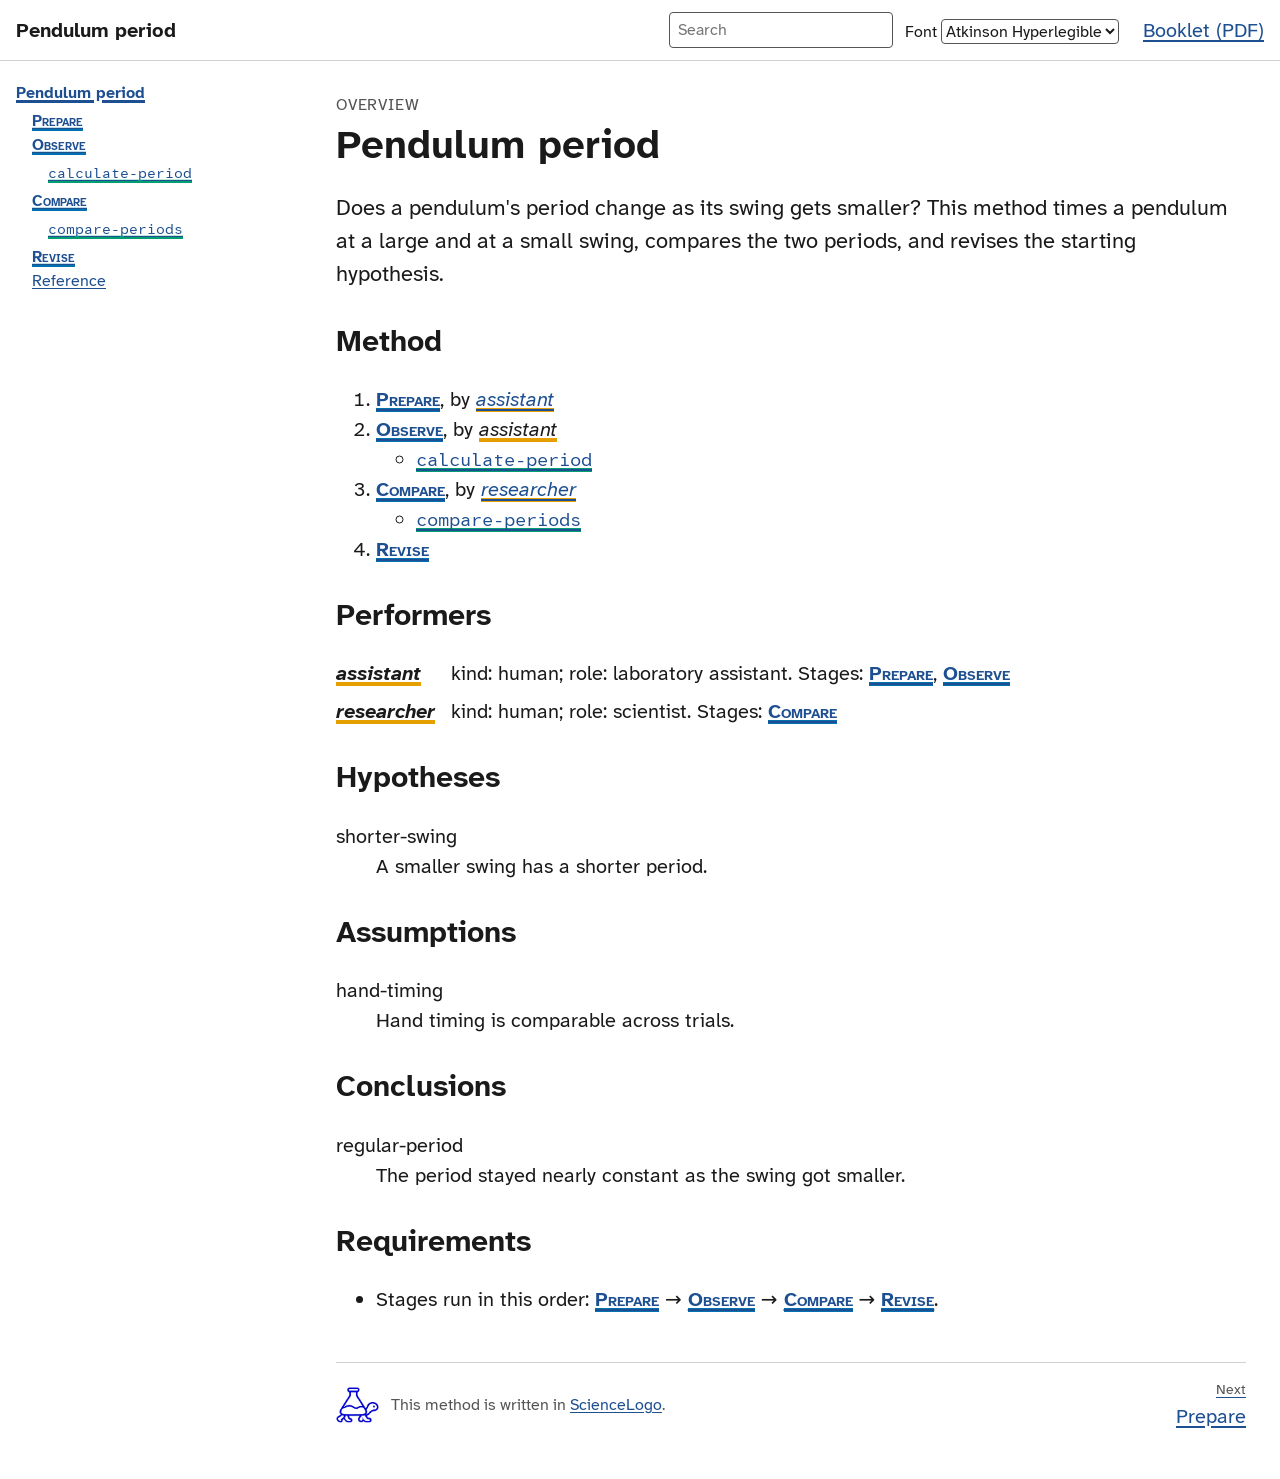
==== index.html @ 4f346023 "Publish documentation for ba343b47" ====
<!doctype html>
<html lang="en"><head><meta charset="utf-8"><meta name="viewport" content="width=device-width, initial-scale=1"><title>Pendulum period</title><link rel="icon" href="assets/favicon.svg" type="image/svg+xml"><link rel="stylesheet" href="assets/site.css"><script defer="" src="assets/search-index.js"></script><script defer="" src="assets/site.js"></script></head><body data-root=""><a class="skip" href="#main">Skip to content</a><header class="site-header"><a class="site-title" href="index.html">Pendulum period</a><div class="tools"></div><a class="booklet-link" href="booklet.pdf">Booklet (PDF)</a></header><div class="layout"><nav class="outline" aria-label="Method outline"><ul><li><a href="index.html" aria-current="page">Pendulum period</a><ul><li><a href="stages/prepare.html" class="cat-stage">Prepare</a></li><li><a href="stages/observe.html" class="cat-stage">Observe</a><ul><li><a href="procedures/calculate-period.html" class="cat-procedure"><code>calculate-period</code></a></li></ul></li><li><a href="stages/compare.html" class="cat-stage">Compare</a><ul><li><a href="procedures/compare-periods.html" class="cat-procedure"><code>compare-periods</code></a></li></ul></li><li><a href="stages/revise.html" class="cat-stage">Revise</a></li><li><a href="reference.html">Reference</a></li></ul></li></ul></nav><main id="main"><p class="kind">Overview</p><h1>Pendulum period</h1><div class="about"><p>Does a pendulum's period change as its swing gets smaller? This method times a pendulum at a large and at a small swing, compares the two periods, and revises the starting hypothesis.</p></div><section><h2>Method</h2><ol class="method-outline"><li><a href="stages/prepare.html" class="cat-stage" data-preview="Set up a pendulum of fixed length and a hand stopwatch, and decide to time ten full swings in each trial.">Prepare</a>, by <a href="index.html#performer-assistant" class="cat-performer" data-preview="kind: &quot;human&quot;, role: &quot;laboratory assistant&quot;">assistant</a></li><li><a href="stages/observe.html" class="cat-stage" data-preview="Time ten full swings at a large and at a small swing, and derive the period of each.">Observe</a>, by <span class="cat-performer">assistant</span><ul><li><a href="procedures/calculate-period.html" class="cat-procedure" data-preview="Divide the elapsed time by the number of full swings."><code>calculate-period</code></a></li></ul></li><li><a href="stages/compare.html" class="cat-stage" data-preview="Compare the two periods. A difference within the timing uncertainty does not support the starting hypothesis.">Compare</a>, by <a href="index.html#performer-researcher" class="cat-performer" data-preview="kind: &quot;human&quot;, role: &quot;scientist&quot;">researcher</a><ul><li><a href="procedures/compare-periods.html" class="cat-procedure" data-preview="Subtract the period at a small swing from the period at a large swing."><code>compare-periods</code></a></li></ul></li><li><a href="stages/revise.html" class="cat-stage" data-preview="Record that the measurements did not support the starting hypothesis, and state the new one: the period is nearly constant within the observed range.">Revise</a></li></ol></section><section><h2>Performers</h2><dl class="performers"><dt id="performer-assistant"><span class="cat-performer">assistant</span></dt><dd>kind: human; role: laboratory assistant. Stages: <a href="stages/prepare.html" class="cat-stage" data-preview="Set up a pendulum of fixed length and a hand stopwatch, and decide to time ten full swings in each trial.">Prepare</a>, <a href="stages/observe.html" class="cat-stage" data-preview="Time ten full swings at a large and at a small swing, and derive the period of each.">Observe</a></dd><dt id="performer-researcher"><span class="cat-performer">researcher</span></dt><dd>kind: human; role: scientist. Stages: <a href="stages/compare.html" class="cat-stage" data-preview="Compare the two periods. A difference within the timing uncertainty does not support the starting hypothesis.">Compare</a></dd></dl></section><section><h2>Hypotheses</h2><dl><dt id="hypothesis-shorter-swing">shorter-swing</dt><dd>A smaller swing has a shorter period.</dd></dl></section><section><h2>Assumptions</h2><dl><dt id="assumption-hand-timing">hand-timing</dt><dd>Hand timing is comparable across trials.</dd></dl></section><section><h2>Conclusions</h2><dl><dt id="conclusion-regular-period">regular-period</dt><dd>The period stayed nearly constant as the swing got smaller.</dd></dl></section><section><h2>Requirements</h2><ul><li>Stages run in this order: <a href="stages/prepare.html" class="cat-stage" data-preview="Set up a pendulum of fixed length and a hand stopwatch, and decide to time ten full swings in each trial.">Prepare</a> → <a href="stages/observe.html" class="cat-stage" data-preview="Time ten full swings at a large and at a small swing, and derive the period of each.">Observe</a> → <a href="stages/compare.html" class="cat-stage" data-preview="Compare the two periods. A difference within the timing uncertainty does not support the starting hypothesis.">Compare</a> → <a href="stages/revise.html" class="cat-stage" data-preview="Record that the measurements did not support the starting hypothesis, and state the new one: the period is nearly constant within the observed range.">Revise</a>.</li></ul></section><nav class="sequence" aria-label="Reading order"><p class="language-note"><img src="assets/sciencelogo.png" alt=""><span>This method is written in <a href="https://sciencelogo.org/">ScienceLogo</a>.</span></p><a href="stages/prepare.html" rel="next" class="next"><span class="direction">Next</span>Prepare</a></nav></main></div></body></html>
---- assets/site.css ----
:root {
  --font-text: "Atkinson Hyperlegible Next", "Atkinson Hyperlegible Next", system-ui, sans-serif;
  --font-code: "Atkinson Hyperlegible Mono", "Atkinson Hyperlegible Mono", ui-monospace, monospace;
  --background: #ffffff;
  --muted: #555555;
  --text: #1a1a1a;
  --link: #1d4f91;
  --code-background: #f4f4f4;
  --border: #d0d0d0;
  --cat-stage: #0072B2;
  --cat-performer: #E69F00;
  --cat-procedure: #009E73;
  --cat-uncertainty: #D55E00;
}
@media (prefers-color-scheme: dark) {
:root {
  --background: #121212;
  --muted: #b0b0b0;
  --text: #ececec;
  --link: #8ab4f8;
  --code-background: #1e1e1e;
  --border: #3a3a3a;
  --cat-stage: #56B4E9;
  --cat-performer: #E69F00;
  --cat-procedure: #009E73;
  --cat-uncertainty: #D55E00;
}
}
/* Standard style of the ScienceLogo Documenter website.
   Colours and fonts come from the variables set above this rule set. */

@font-face { font-family: "Atkinson Hyperlegible Next"; src: url("../fonts/atkinson-hyperlegible-next/AtkinsonHyperlegibleNext-Regular.ttf"); font-weight: 400; font-style: normal; font-display: swap; }
@font-face { font-family: "Atkinson Hyperlegible Next"; src: url("../fonts/atkinson-hyperlegible-next/AtkinsonHyperlegibleNext-Italic.ttf"); font-weight: 400; font-style: italic; font-display: swap; }
@font-face { font-family: "Atkinson Hyperlegible Next"; src: url("../fonts/atkinson-hyperlegible-next/AtkinsonHyperlegibleNext-Bold.ttf"); font-weight: 700; font-style: normal; font-display: swap; }
@font-face { font-family: "Atkinson Hyperlegible Next"; src: url("../fonts/atkinson-hyperlegible-next/AtkinsonHyperlegibleNext-BoldItalic.ttf"); font-weight: 700; font-style: italic; font-display: swap; }
@font-face { font-family: "Atkinson Hyperlegible Mono"; src: url("../fonts/atkinson-hyperlegible-mono/AtkinsonHyperlegibleMono-Regular.ttf"); font-weight: 400; font-style: normal; font-display: swap; }
@font-face { font-family: "Atkinson Hyperlegible Mono"; src: url("../fonts/atkinson-hyperlegible-mono/AtkinsonHyperlegibleMono-Italic.ttf"); font-weight: 400; font-style: italic; font-display: swap; }
@font-face { font-family: "Atkinson Hyperlegible Mono"; src: url("../fonts/atkinson-hyperlegible-mono/AtkinsonHyperlegibleMono-Bold.ttf"); font-weight: 700; font-style: normal; font-display: swap; }
@font-face { font-family: "IBM Plex Serif"; src: url("../fonts/ibm-plex-serif/IBMPlexSerif-Regular.woff2") format("woff2"); font-weight: 400; font-style: normal; font-display: swap; }
@font-face { font-family: "IBM Plex Serif"; src: url("../fonts/ibm-plex-serif/IBMPlexSerif-Italic.woff2") format("woff2"); font-weight: 400; font-style: italic; font-display: swap; }
@font-face { font-family: "IBM Plex Serif"; src: url("../fonts/ibm-plex-serif/IBMPlexSerif-Bold.woff2") format("woff2"); font-weight: 700; font-style: normal; font-display: swap; }
@font-face { font-family: "IBM Plex Serif"; src: url("../fonts/ibm-plex-serif/IBMPlexSerif-BoldItalic.woff2") format("woff2"); font-weight: 700; font-style: italic; font-display: swap; }
@font-face { font-family: "IBM Plex Sans"; src: url("../fonts/ibm-plex-sans/IBMPlexSans-Regular.woff2") format("woff2"); font-weight: 400; font-style: normal; font-display: swap; }
@font-face { font-family: "IBM Plex Sans"; src: url("../fonts/ibm-plex-sans/IBMPlexSans-Italic.woff2") format("woff2"); font-weight: 400; font-style: italic; font-display: swap; }
@font-face { font-family: "IBM Plex Sans"; src: url("../fonts/ibm-plex-sans/IBMPlexSans-Bold.woff2") format("woff2"); font-weight: 700; font-style: normal; font-display: swap; }
@font-face { font-family: "IBM Plex Sans"; src: url("../fonts/ibm-plex-sans/IBMPlexSans-BoldItalic.woff2") format("woff2"); font-weight: 700; font-style: italic; font-display: swap; }

html[data-font="plex-serif"] { --font-text: "IBM Plex Serif", Georgia, serif; }
html[data-font="plex-sans"] { --font-text: "IBM Plex Sans", system-ui, sans-serif; }

*, *::before, *::after { box-sizing: border-box; }

html { font-size: 100%; }

body {
  margin: 0;
  background: var(--background);
  color: var(--text);
  font-family: var(--font-text);
  font-size: 1.25rem;
  line-height: 1.5;
}

code, pre { font-family: var(--font-code); font-size: 0.9em; }

a { color: var(--link); text-decoration: underline; text-underline-offset: 0.15em; }
a:focus-visible, select:focus-visible, input:focus-visible { outline: 3px solid var(--link); outline-offset: 2px; }

.skip { position: absolute; left: -999px; }
.skip:focus { left: 1rem; top: 1rem; background: var(--background); padding: 0.5rem; z-index: 10; }

/* Header */
.site-header {
  display: flex; flex-wrap: wrap; align-items: center; gap: 0.75rem 1.5rem;
  padding: 0.75rem 1rem; border-bottom: 1px solid var(--border);
}
.site-title { font-weight: 700; color: var(--text); text-decoration: none; display: flex; align-items: center; gap: 0.5rem; }
.site-title img { max-height: 2.5rem; width: auto; }
.tools { display: flex; flex-wrap: wrap; gap: 0.75rem; align-items: center; flex: 1 1 auto; justify-content: flex-end; }
.booklet-link { white-space: nowrap; }

/* Layout */
.layout { display: grid; grid-template-columns: minmax(12rem, 18rem) minmax(0, 1fr); gap: 2rem; padding: 1rem; }
main { max-width: 70ch; min-width: 0; }
@media (max-width: 52rem) {
  .layout { grid-template-columns: minmax(0, 1fr); }
  .outline { order: 2; border-top: 1px solid var(--border); padding-top: 1rem; }
}

/* Outline */
.outline { font-size: 1rem; }
.outline ul { list-style: none; padding-left: 1rem; margin: 0.25rem 0; }
.outline > ul { padding-left: 0; }
.outline a[aria-current="page"] { font-weight: 700; text-decoration-thickness: 3px; }
@media (min-width: 52rem) { .outline { position: sticky; top: 1rem; align-self: start; max-height: calc(100vh - 2rem); overflow: auto; } }

/* Page */
.kind { margin: 1rem 0 0; color: var(--muted); font-size: 1rem; text-transform: uppercase; letter-spacing: 0.05em; }
h1 { margin: 0.25rem 0 0.5rem; line-height: 1.2; }
h2 { margin-top: 2rem; line-height: 1.25; }
.breadcrumbs ol { list-style: none; padding: 0; margin: 0 0 1.5rem; display: flex; flex-wrap: wrap; gap: 0.25rem; font-size: 1rem; color: var(--muted); }
.breadcrumbs li + li::before { content: "›"; margin-right: 0.25rem; }
.about { font-size: 1.1em; }
.missing-about { color: var(--muted); font-style: italic; }

.facts dl, dl.performers { display: grid; grid-template-columns: max-content minmax(0, 1fr); gap: 0.5rem 1rem; }
.facts dt, dl.performers dt { font-weight: 700; }
.facts dd, dl.performers dd { margin: 0; }
.facts ol, .facts ul { margin: 0; padding-left: 1.25rem; }
dl.record { margin: 0; padding-left: 0.75rem; border-left: 2px solid var(--border); display: grid; grid-template-columns: max-content minmax(0, 1fr); gap: 0 0.75rem; }
dl.record dt { font-weight: 400; color: var(--muted); }
dl.record dd { margin: 0; }

.value { font-variant-numeric: tabular-nums; }
.unit { font-style: normal; }
.unknown { color: var(--muted); font-style: italic; }

pre { background: var(--code-background); padding: 1rem; overflow-x: auto; border-radius: 4px; line-height: 1.4; }
.procedure-summary, .procedure-block { border-left: 4px solid var(--cat-procedure); padding-left: 1rem; margin: 1.5rem 0; }
table { border-collapse: collapse; }
th, td { text-align: left; padding: 0.25rem 0.75rem; border-bottom: 1px solid var(--border); }

/* Categories: the type style carries the meaning; colour is a second cue. */
.cat-stage { font-weight: 700; font-variant: small-caps; box-shadow: inset 0 -0.2em 0 var(--cat-stage); }
.cat-performer { font-style: italic; box-shadow: inset 0 -0.2em 0 var(--cat-performer); }
.cat-procedure, code.cat-procedure { font-family: var(--font-code); box-shadow: inset 0 -0.2em 0 var(--cat-procedure); }
.cat-record { font-weight: 700; }
.cat-uncertainty { text-decoration: underline dotted var(--cat-uncertainty) 2px; text-underline-offset: 0.2em; }
pre .cat-stage, pre .cat-performer, pre .cat-procedure { font-variant: normal; }

/* Structure of the method text: structure words in bold, inputs with a
   dashed underline, outputs in italics with a solid underline. */
pre .code-keyword { font-weight: 700; }
pre .code-input { text-decoration: underline dashed 1px; text-underline-offset: 0.2em; }
pre .code-output { font-style: italic; text-decoration: underline solid 1px; text-underline-offset: 0.2em; }

/* The language note on the overview page */
.language-note { display: flex; align-items: center; gap: 0.75rem; margin: 0; font-size: 1rem; color: var(--muted); }
.language-note img { height: 2.25rem; width: auto; }
@media (prefers-color-scheme: dark) { .language-note img { background: #ffffff; border-radius: 4px; padding: 2px; } }

/* Reading order */
.sequence { display: flex; justify-content: space-between; gap: 1rem; margin: 3rem 0 2rem; padding-top: 1rem; border-top: 1px solid var(--border); }
.sequence > a { display: flex; flex-direction: column; }
.sequence .next { margin-left: auto; text-align: right; }
.direction { font-size: 0.9rem; color: var(--muted); }

/* Search, font switch and previews (added by site.js) */
.search { position: relative; }
.search input { font: inherit; font-size: 1rem; padding: 0.3rem 0.5rem; width: 14rem; max-width: 100%; color: var(--text); background: var(--background); border: 1px solid var(--muted); border-radius: 4px; }
.search-results { position: absolute; right: 0; top: 100%; z-index: 20; width: min(28rem, 90vw); max-height: 70vh; overflow: auto; margin: 0.25rem 0 0; padding: 0.5rem; list-style: none; background: var(--background); border: 1px solid var(--border); border-radius: 4px; font-size: 1rem; }
.search-results:empty { display: none; }
.search-results li { padding: 0.25rem 0; }
.search-results small { color: var(--muted); display: block; }
.font-switch select { font: inherit; font-size: 1rem; color: var(--text); background: var(--background); border: 1px solid var(--muted); border-radius: 4px; }
.font-switch label { font-size: 1rem; margin-right: 0.25rem; }
.preview { position: absolute; z-index: 30; max-width: 24rem; padding: 0.5rem 0.75rem; background: var(--background); color: var(--text); border: 1px solid var(--muted); border-radius: 4px; font-size: 1rem; box-shadow: 0 2px 8px rgba(0, 0, 0, 0.2); }
.visually-hidden { position: absolute; width: 1px; height: 1px; overflow: hidden; clip: rect(0 0 0 0); white-space: nowrap; }

@media print {
  .outline, .tools, .sequence, .skip { display: none; }
  .layout { display: block; }
}
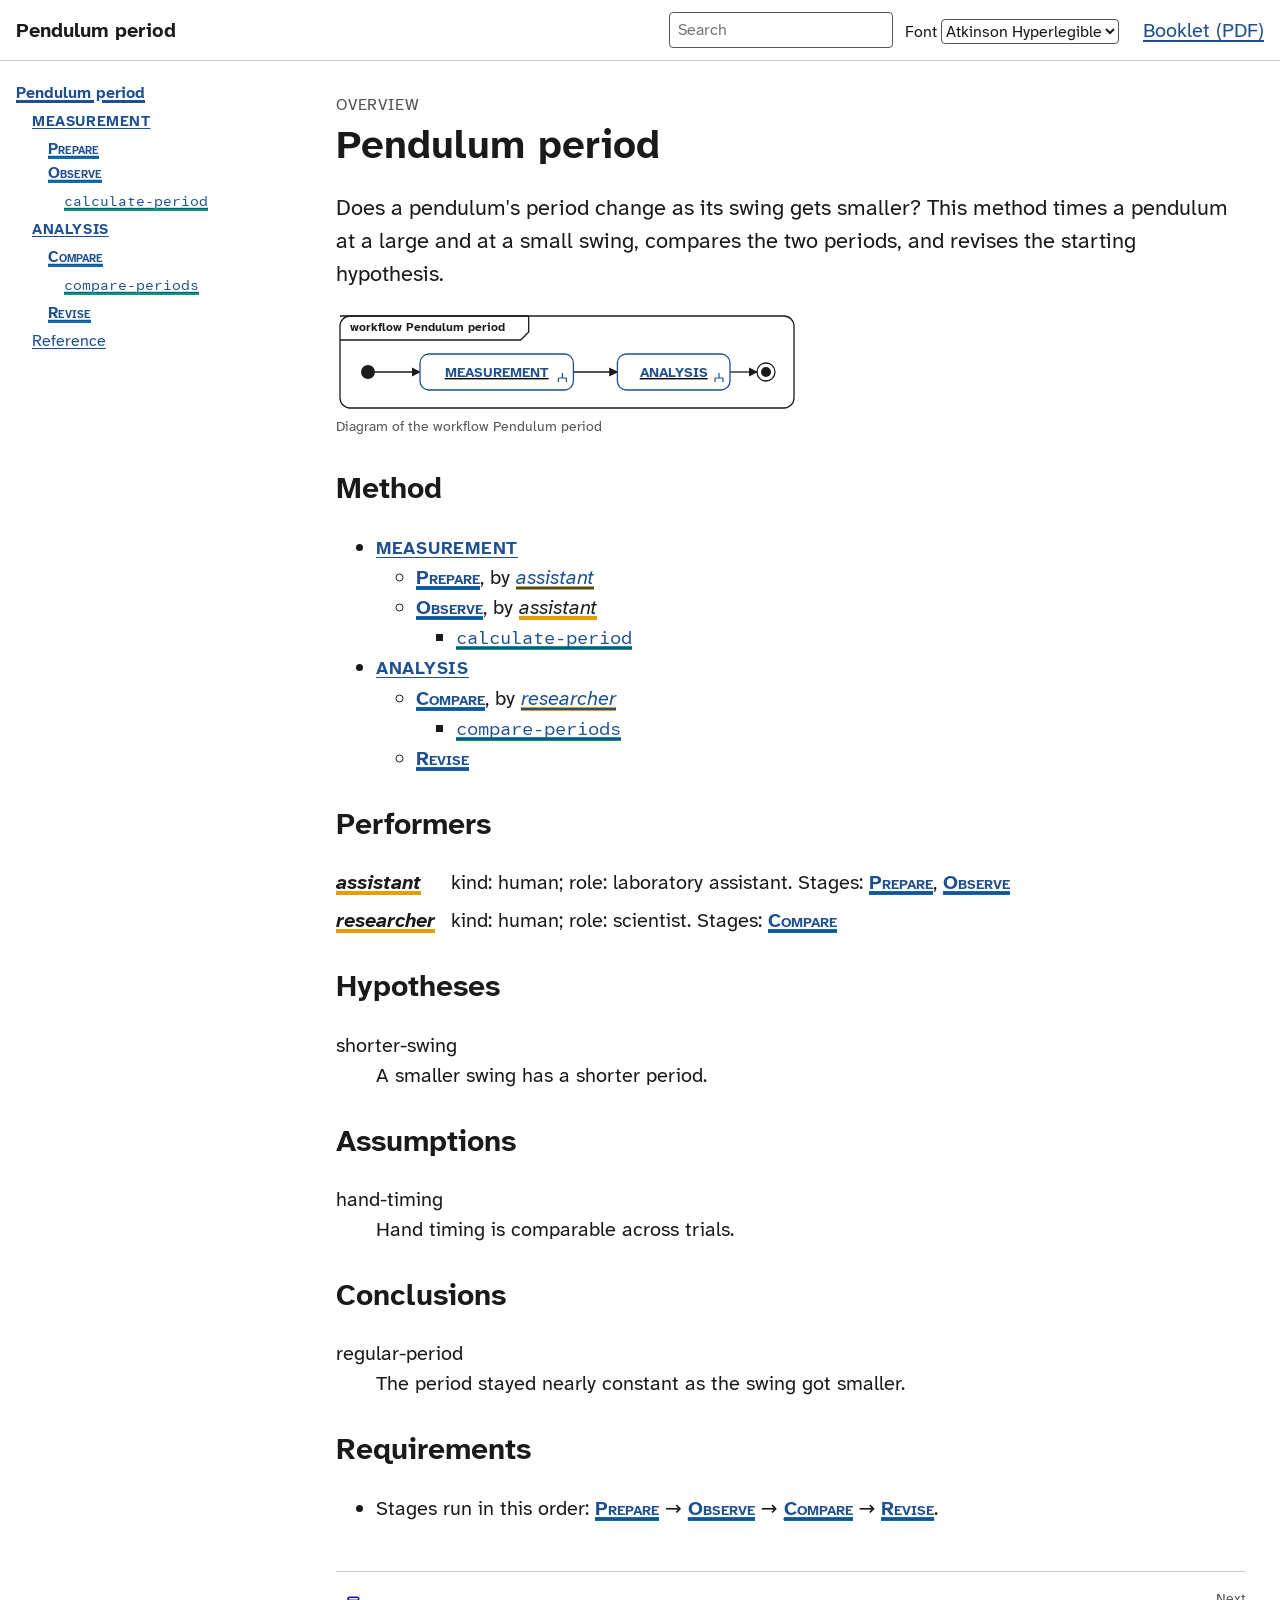
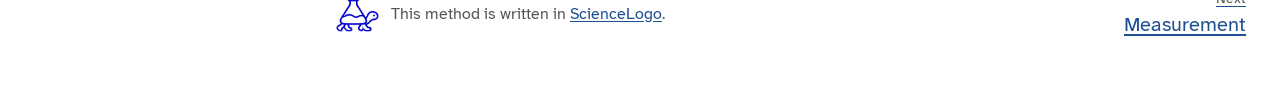
==== commit 468a5134: "Publish documentation for 7cf1f99a" ====
--- a/index.html
+++ b/index.html
@@ -1,2 +1,2 @@
 <!doctype html>
-<html lang="en"><head><meta charset="utf-8"><meta name="viewport" content="width=device-width, initial-scale=1"><title>Pendulum period</title><link rel="icon" href="assets/favicon.svg" type="image/svg+xml"><link rel="stylesheet" href="assets/site.css"><script defer="" src="assets/search-index.js"></script><script defer="" src="assets/site.js"></script></head><body data-root=""><a class="skip" href="#main">Skip to content</a><header class="site-header"><a class="site-title" href="index.html">Pendulum period</a><div class="tools"></div><a class="booklet-link" href="booklet.pdf">Booklet (PDF)</a></header><div class="layout"><nav class="outline" aria-label="Method outline"><ul><li><a href="index.html" aria-current="page">Pendulum period</a><ul><li><a href="stages/prepare.html" class="cat-stage">Prepare</a></li><li><a href="stages/observe.html" class="cat-stage">Observe</a><ul><li><a href="procedures/calculate-period.html" class="cat-procedure"><code>calculate-period</code></a></li></ul></li><li><a href="stages/compare.html" class="cat-stage">Compare</a><ul><li><a href="procedures/compare-periods.html" class="cat-procedure"><code>compare-periods</code></a></li></ul></li><li><a href="stages/revise.html" class="cat-stage">Revise</a></li><li><a href="reference.html">Reference</a></li></ul></li></ul></nav><main id="main"><p class="kind">Overview</p><h1>Pendulum period</h1><div class="about"><p>Does a pendulum's period change as its swing gets smaller? This method times a pendulum at a large and at a small swing, compares the two periods, and revises the starting hypothesis.</p></div><section><h2>Method</h2><ol class="method-outline"><li><a href="stages/prepare.html" class="cat-stage" data-preview="Set up a pendulum of fixed length and a hand stopwatch, and decide to time ten full swings in each trial.">Prepare</a>, by <a href="index.html#performer-assistant" class="cat-performer" data-preview="kind: &quot;human&quot;, role: &quot;laboratory assistant&quot;">assistant</a></li><li><a href="stages/observe.html" class="cat-stage" data-preview="Time ten full swings at a large and at a small swing, and derive the period of each.">Observe</a>, by <span class="cat-performer">assistant</span><ul><li><a href="procedures/calculate-period.html" class="cat-procedure" data-preview="Divide the elapsed time by the number of full swings."><code>calculate-period</code></a></li></ul></li><li><a href="stages/compare.html" class="cat-stage" data-preview="Compare the two periods. A difference within the timing uncertainty does not support the starting hypothesis.">Compare</a>, by <a href="index.html#performer-researcher" class="cat-performer" data-preview="kind: &quot;human&quot;, role: &quot;scientist&quot;">researcher</a><ul><li><a href="procedures/compare-periods.html" class="cat-procedure" data-preview="Subtract the period at a small swing from the period at a large swing."><code>compare-periods</code></a></li></ul></li><li><a href="stages/revise.html" class="cat-stage" data-preview="Record that the measurements did not support the starting hypothesis, and state the new one: the period is nearly constant within the observed range.">Revise</a></li></ol></section><section><h2>Performers</h2><dl class="performers"><dt id="performer-assistant"><span class="cat-performer">assistant</span></dt><dd>kind: human; role: laboratory assistant. Stages: <a href="stages/prepare.html" class="cat-stage" data-preview="Set up a pendulum of fixed length and a hand stopwatch, and decide to time ten full swings in each trial.">Prepare</a>, <a href="stages/observe.html" class="cat-stage" data-preview="Time ten full swings at a large and at a small swing, and derive the period of each.">Observe</a></dd><dt id="performer-researcher"><span class="cat-performer">researcher</span></dt><dd>kind: human; role: scientist. Stages: <a href="stages/compare.html" class="cat-stage" data-preview="Compare the two periods. A difference within the timing uncertainty does not support the starting hypothesis.">Compare</a></dd></dl></section><section><h2>Hypotheses</h2><dl><dt id="hypothesis-shorter-swing">shorter-swing</dt><dd>A smaller swing has a shorter period.</dd></dl></section><section><h2>Assumptions</h2><dl><dt id="assumption-hand-timing">hand-timing</dt><dd>Hand timing is comparable across trials.</dd></dl></section><section><h2>Conclusions</h2><dl><dt id="conclusion-regular-period">regular-period</dt><dd>The period stayed nearly constant as the swing got smaller.</dd></dl></section><section><h2>Requirements</h2><ul><li>Stages run in this order: <a href="stages/prepare.html" class="cat-stage" data-preview="Set up a pendulum of fixed length and a hand stopwatch, and decide to time ten full swings in each trial.">Prepare</a> → <a href="stages/observe.html" class="cat-stage" data-preview="Time ten full swings at a large and at a small swing, and derive the period of each.">Observe</a> → <a href="stages/compare.html" class="cat-stage" data-preview="Compare the two periods. A difference within the timing uncertainty does not support the starting hypothesis.">Compare</a> → <a href="stages/revise.html" class="cat-stage" data-preview="Record that the measurements did not support the starting hypothesis, and state the new one: the period is nearly constant within the observed range.">Revise</a>.</li></ul></section><nav class="sequence" aria-label="Reading order"><p class="language-note"><img src="assets/sciencelogo.png" alt=""><span>This method is written in <a href="https://sciencelogo.org/">ScienceLogo</a>.</span></p><a href="stages/prepare.html" rel="next" class="next"><span class="direction">Next</span>Prepare</a></nav></main></div></body></html>+<html lang="en"><head><meta charset="utf-8"><meta name="viewport" content="width=device-width, initial-scale=1"><title>Pendulum period</title><link rel="icon" href="assets/favicon.svg" type="image/svg+xml"><link rel="stylesheet" href="assets/site.css"><script defer="" src="assets/search-index.js"></script><script defer="" src="assets/site.js"></script></head><body data-root=""><a class="skip" href="#main">Skip to content</a><header class="site-header"><a class="site-title" href="index.html">Pendulum period</a><div class="tools"></div><a class="booklet-link" href="booklet.pdf">Booklet (PDF)</a></header><div class="layout"><nav class="outline" aria-label="Method outline"><ul><li><a href="index.html" aria-current="page">Pendulum period</a><ul><li><a href="phases/measurement.html" class="cat-phase">Measurement</a><ul><li><a href="stages/prepare.html" class="cat-stage">Prepare</a></li><li><a href="stages/observe.html" class="cat-stage">Observe</a><ul><li><a href="procedures/calculate-period.html" class="cat-procedure"><code>calculate-period</code></a></li></ul></li></ul></li><li><a href="phases/analysis.html" class="cat-phase">Analysis</a><ul><li><a href="stages/compare.html" class="cat-stage">Compare</a><ul><li><a href="procedures/compare-periods.html" class="cat-procedure"><code>compare-periods</code></a></li></ul></li><li><a href="stages/revise.html" class="cat-stage">Revise</a></li></ul></li><li><a href="reference.html">Reference</a></li></ul></li></ul></nav><main id="main"><p class="kind">Overview</p><h1>Pendulum period</h1><div class="about"><p>Does a pendulum's period change as its swing gets smaller? This method times a pendulum at a large and at a small swing, compares the two periods, and revises the starting hypothesis.</p></div><figure class="diagram-figure"><div class="diagram-scroll"><svg xmlns="http://www.w3.org/2000/svg" viewBox="0 0 462.0 98.0" width="462.0" height="98.0" class="diagram" aria-labelledby="diagram-title diagram-desc"><title id="diagram-title">Diagram of the workflow Pendulum period</title><desc id="diagram-desc">Pendulum period: phase Measurement, then phase Analysis.</desc><defs><marker id="diagram-arrow" viewBox="0 0 10 10" refX="9" refY="5" markerWidth="7" markerHeight="7" orient="auto-start-reverse"><path d="M0 0L10 5L0 10z" fill="currentColor"/></marker></defs><rect x="4.0" y="2" width="454.0" height="92.0" rx="10" fill="none" stroke="currentColor" stroke-width="1.3"/><path d="M4.0 2H192.7V18.0L184.7 26.0H4.0" fill="none" stroke="currentColor" stroke-width="1.3"/><text x="14.0" y="17.0" text-anchor="start" font-size="12" fill="currentColor" class="dg-text" font-weight="700">workflow Pendulum period</text><path d="M39.0 58.0L84.0 58.0" fill="none" stroke="currentColor" stroke-width="1.3" marker-end="url(#diagram-arrow)"/><path d="M237.4 58.0L281.4 58.0" fill="none" stroke="currentColor" stroke-width="1.3" marker-end="url(#diagram-arrow)"/><path d="M394.0 58.0L421.0 58.0" fill="none" stroke="currentColor" stroke-width="1.3" marker-end="url(#diagram-arrow)"/><circle cx="32.0" cy="58.0" r="7" fill="currentColor"/><circle cx="430.0" cy="58.0" r="9" fill="none" stroke="currentColor" stroke-width="1.3"/><circle cx="430.0" cy="58.0" r="5" fill="currentColor"/><a href="phases/measurement.html"><rect x="84.0" y="40.0" width="153.4" height="36.0" rx="9" style="fill:var(--background)" stroke="currentColor" stroke-width="1.3"/><text x="160.7" y="63.0" text-anchor="middle" font-size="14" fill="currentColor" class="dg-text" font-weight="700">MEASUREMENT</text><path d="M226.4 59.0V64.0M222.4 64.0H230.4M222.4 64.0V68.0M230.4 64.0V68.0" fill="none" stroke="currentColor" stroke-width="1.2"/></a><a href="phases/analysis.html"><rect x="281.4" y="40.0" width="112.6" height="36.0" rx="9" style="fill:var(--background)" stroke="currentColor" stroke-width="1.3"/><text x="337.7" y="63.0" text-anchor="middle" font-size="14" fill="currentColor" class="dg-text" font-weight="700">ANALYSIS</text><path d="M383.0 59.0V64.0M379.0 64.0H387.0M379.0 64.0V68.0M387.0 64.0V68.0" fill="none" stroke="currentColor" stroke-width="1.2"/></a></svg></div><figcaption>Diagram of the workflow Pendulum period</figcaption></figure><section><h2>Method</h2><div class="method-outline"><ul><li><a href="phases/measurement.html" class="cat-phase" data-preview="Set up the pendulum and time its swings at two amplitudes.">Measurement</a><ul><li><a href="stages/prepare.html" class="cat-stage" data-preview="Set up a pendulum of fixed length and a hand stopwatch, and decide to time ten full swings in each trial.">Prepare</a>, by <a href="index.html#performer-assistant" class="cat-performer" data-preview="kind: &quot;human&quot;, role: &quot;laboratory assistant&quot;">assistant</a></li><li><a href="stages/observe.html" class="cat-stage" data-preview="Time ten full swings at a large and at a small swing, and derive the period of each.">Observe</a>, by <span class="cat-performer">assistant</span><ul><li><a href="procedures/calculate-period.html" class="cat-procedure" data-preview="Divide the elapsed time by the number of full swings."><code>calculate-period</code></a></li></ul></li></ul></li><li><a href="phases/analysis.html" class="cat-phase" data-preview="Compare the two periods and revise the starting hypothesis.">Analysis</a><ul><li><a href="stages/compare.html" class="cat-stage" data-preview="Compare the two periods. A difference within the timing uncertainty does not support the starting hypothesis.">Compare</a>, by <a href="index.html#performer-researcher" class="cat-performer" data-preview="kind: &quot;human&quot;, role: &quot;scientist&quot;">researcher</a><ul><li><a href="procedures/compare-periods.html" class="cat-procedure" data-preview="Subtract the period at a small swing from the period at a large swing."><code>compare-periods</code></a></li></ul></li><li><a href="stages/revise.html" class="cat-stage" data-preview="Record that the measurements did not support the starting hypothesis, and state the new one: the period is nearly constant within the observed range.">Revise</a></li></ul></li></ul></div></section><section><h2>Performers</h2><dl class="performers"><dt id="performer-assistant"><span class="cat-performer">assistant</span></dt><dd>kind: human; role: laboratory assistant. Stages: <a href="stages/prepare.html" class="cat-stage" data-preview="Set up a pendulum of fixed length and a hand stopwatch, and decide to time ten full swings in each trial.">Prepare</a>, <a href="stages/observe.html" class="cat-stage" data-preview="Time ten full swings at a large and at a small swing, and derive the period of each.">Observe</a></dd><dt id="performer-researcher"><span class="cat-performer">researcher</span></dt><dd>kind: human; role: scientist. Stages: <a href="stages/compare.html" class="cat-stage" data-preview="Compare the two periods. A difference within the timing uncertainty does not support the starting hypothesis.">Compare</a></dd></dl></section><section><h2>Hypotheses</h2><dl><dt id="hypothesis-shorter-swing">shorter-swing</dt><dd>A smaller swing has a shorter period.</dd></dl></section><section><h2>Assumptions</h2><dl><dt id="assumption-hand-timing">hand-timing</dt><dd>Hand timing is comparable across trials.</dd></dl></section><section><h2>Conclusions</h2><dl><dt id="conclusion-regular-period">regular-period</dt><dd>The period stayed nearly constant as the swing got smaller.</dd></dl></section><section><h2>Requirements</h2><ul><li>Stages run in this order: <a href="stages/prepare.html" class="cat-stage" data-preview="Set up a pendulum of fixed length and a hand stopwatch, and decide to time ten full swings in each trial.">Prepare</a> → <a href="stages/observe.html" class="cat-stage" data-preview="Time ten full swings at a large and at a small swing, and derive the period of each.">Observe</a> → <a href="stages/compare.html" class="cat-stage" data-preview="Compare the two periods. A difference within the timing uncertainty does not support the starting hypothesis.">Compare</a> → <a href="stages/revise.html" class="cat-stage" data-preview="Record that the measurements did not support the starting hypothesis, and state the new one: the period is nearly constant within the observed range.">Revise</a>.</li></ul></section><nav class="sequence" aria-label="Reading order"><p class="language-note"><img src="assets/sciencelogo.png" alt=""><span>This method is written in <a href="https://sciencelogo.org/">ScienceLogo</a>.</span></p><a href="phases/measurement.html" rel="next" class="next"><span class="direction">Next</span>Measurement</a></nav></main></div></body></html>
--- a/assets/site.css
+++ b/assets/site.css
@@ -121,18 +121,31 @@
 th, td { text-align: left; padding: 0.25rem 0.75rem; border-bottom: 1px solid var(--border); }
 
 /* Categories: the type style carries the meaning; colour is a second cue. */
+.cat-phase { font-weight: 700; text-transform: uppercase; letter-spacing: 0.04em; font-size: 0.92em; }
 .cat-stage { font-weight: 700; font-variant: small-caps; box-shadow: inset 0 -0.2em 0 var(--cat-stage); }
 .cat-performer { font-style: italic; box-shadow: inset 0 -0.2em 0 var(--cat-performer); }
 .cat-procedure, code.cat-procedure { font-family: var(--font-code); box-shadow: inset 0 -0.2em 0 var(--cat-procedure); }
 .cat-record { font-weight: 700; }
 .cat-uncertainty { text-decoration: underline dotted var(--cat-uncertainty) 2px; text-underline-offset: 0.2em; }
 pre .cat-stage, pre .cat-performer, pre .cat-procedure { font-variant: normal; }
+pre .cat-phase { text-transform: none; letter-spacing: normal; font-size: inherit; }
 
 /* Structure of the method text: structure words in bold, inputs with a
    dashed underline, outputs in italics with a solid underline. */
 pre .code-keyword { font-weight: 700; }
 pre .code-input { text-decoration: underline dashed 1px; text-underline-offset: 0.2em; }
 pre .code-output { font-style: italic; text-decoration: underline solid 1px; text-underline-offset: 0.2em; }
+
+/* Diagrams: UML activity diagrams, styled by the page's fonts and colours. */
+figure.diagram-figure { margin: 1.5rem 0; }
+figure.diagram-figure figcaption { font-size: 0.9rem; color: var(--muted); margin-top: 0.25rem; }
+.diagram-scroll { overflow-x: auto; }
+svg.diagram { color: var(--text); max-width: 100%; height: auto; display: block; }
+svg.diagram .dg-text { font-family: var(--font-text); }
+svg.diagram .dg-code { font-family: var(--font-code); }
+svg.diagram .dg-stage { stroke: var(--cat-stage); }
+svg.diagram .dg-procedure { stroke: var(--cat-procedure); }
+svg.diagram a:hover rect, svg.diagram a:focus rect { stroke-width: 2.5; }
 
 /* The language note on the overview page */
 .language-note { display: flex; align-items: center; gap: 0.75rem; margin: 0; font-size: 1rem; color: var(--muted); }
